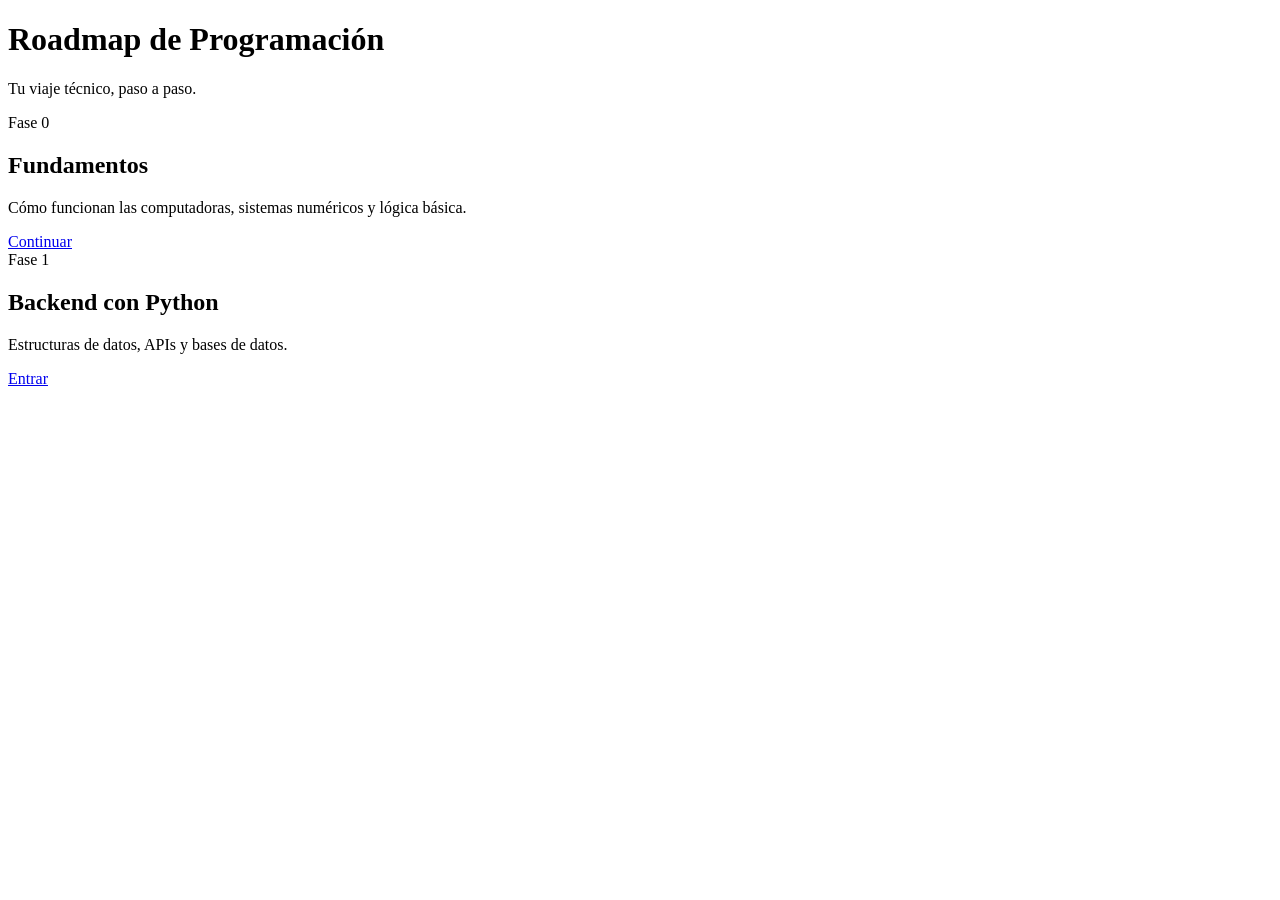
==== index.html @ 8f5b146c "Add initial HTML structure for knowledge base" ====
<!DOCTYPE html>
<html lang="es">
<head>
    <link rel="stylesheet" href="style.css">
    <title>Mi Base de Conocimiento</title>
</head>
<body>
    <header class="hero">
        <h1>Roadmap de Programación</h1>
        <p>Tu viaje técnico, paso a paso.</p>
    </header>

    <main class="dashboard-grid">
        <article class="card completed">
            <span class="phase-tag">Fase 0</span>
            <h2>Fundamentos</h2>
            <p>Cómo funcionan las computadoras, sistemas numéricos y lógica básica.</p>
            <div class="progress-bar"><div class="fill" style="width: 100%;"></div></div>
            <a href="fundamentos.html" class="btn">Continuar</a>
        </article>

        <article class="card active">
            <span class="phase-tag">Fase 1</span>
            <h2>Backend con Python</h2>
            <p>Estructuras de datos, APIs y bases de datos.</p>
            <div class="progress-bar"><div class="fill" style="width: 45%;"></div></div>
            <a href="python.html" class="btn">Entrar</a>
        </article>
    </main>
</body>
</html>
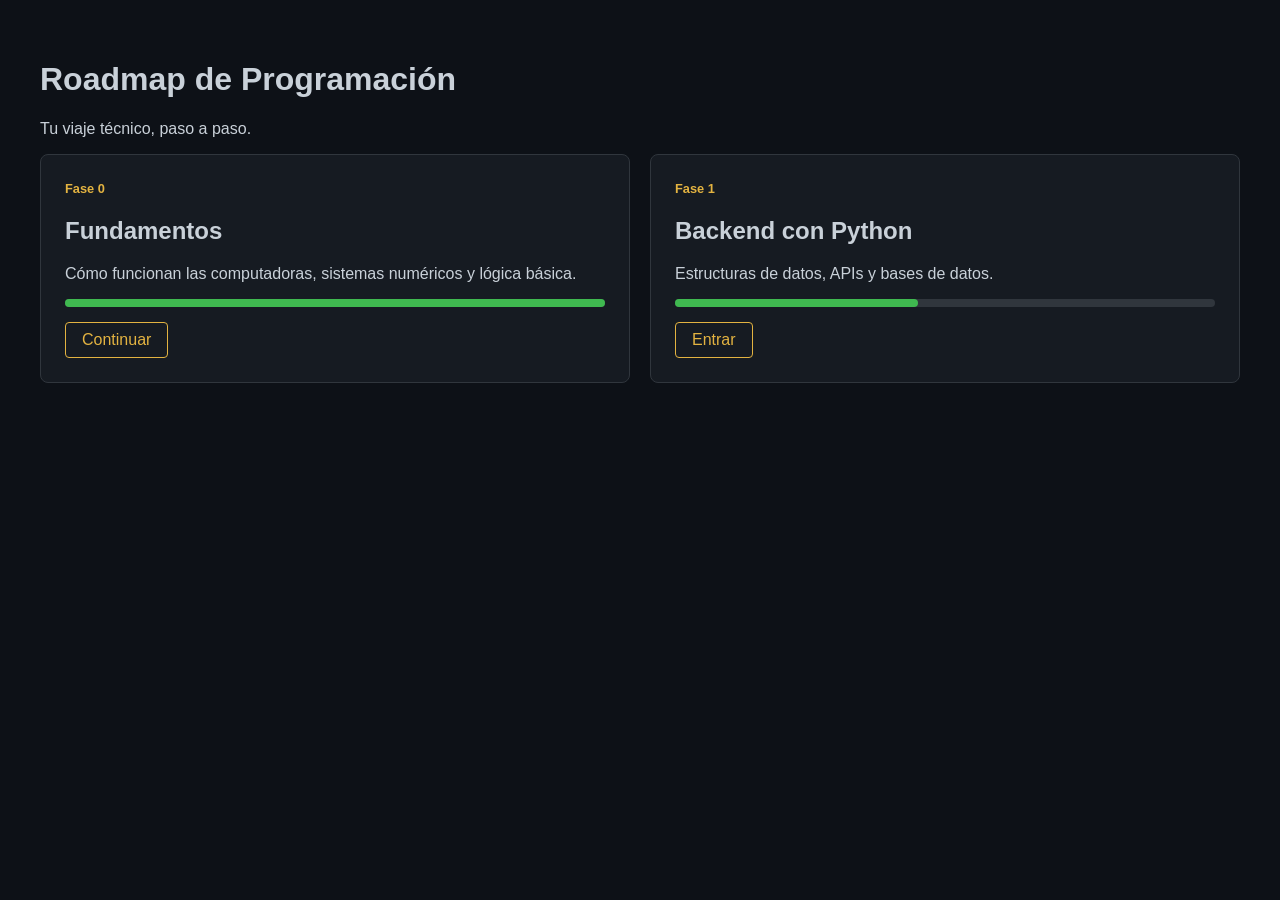
==== commit 653afa3a: "Update stylesheet link path in index.html" ====
--- a/index.html
+++ b/index.html
@@ -1,7 +1,7 @@
 <!DOCTYPE html>
 <html lang="es">
 <head>
-    <link rel="stylesheet" href="style.css">
+    <link rel="stylesheet" href="css/style.css">
     <title>Mi Base de Conocimiento</title>
 </head>
 <body>
--- a/css/style.css
+++ b/css/style.css
@@ -0,0 +1,50 @@
+:root {
+    --bg-dark: #0d1117;
+    --card-bg: #161b22;
+    --accent-orange: #e3b341; /* El color de tu captura */
+    --accent-green: #3fb950;
+    --text-main: #c9d1d9;
+}
+
+body {
+    background-color: var(--bg-dark);
+    color: var(--text-main);
+    font-family: 'Segoe UI', sans-serif;
+    padding: 2rem;
+}
+
+.dashboard-grid {
+    display: grid;
+    grid-template-columns: repeat(auto-fit, minmax(300px, 1fr));
+    gap: 20px;
+}
+
+.card {
+    background: var(--card-bg);
+    border: 1px solid #30363d;
+    padding: 1.5rem;
+    border-radius: 8px;
+    transition: transform 0.2s;
+}
+
+.card:hover { border-color: var(--accent-orange); }
+
+.phase-tag { color: var(--accent-orange); font-weight: bold; font-size: 0.8rem; }
+
+.progress-bar {
+    background: #30363d;
+    height: 8px;
+    border-radius: 4px;
+    margin: 15px 0;
+}
+
+.fill { background: var(--accent-green); height: 100%; border-radius: 4px; }
+
+.btn {
+    display: inline-block;
+    padding: 8px 16px;
+    border: 1px solid var(--accent-orange);
+    color: var(--accent-orange);
+    text-decoration: none;
+    border-radius: 4px;
+}
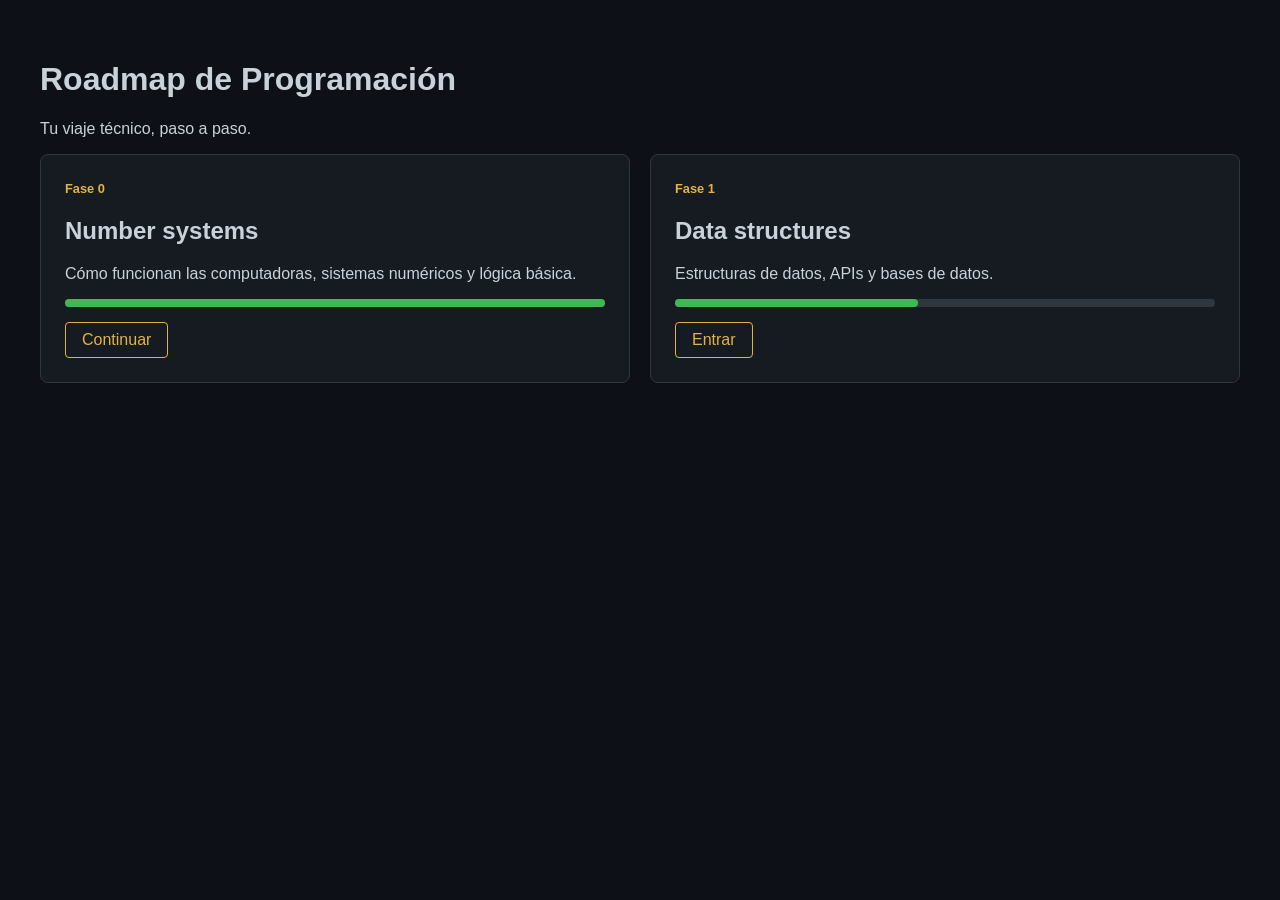
==== commit 516ee865: "Update course titles and links in index.html" ====
--- a/index.html
+++ b/index.html
@@ -13,18 +13,18 @@
     <main class="dashboard-grid">
         <article class="card completed">
             <span class="phase-tag">Fase 0</span>
-            <h2>Fundamentos</h2>
+            <h2>Number systems</h2>
             <p>Cómo funcionan las computadoras, sistemas numéricos y lógica básica.</p>
             <div class="progress-bar"><div class="fill" style="width: 100%;"></div></div>
-            <a href="fundamentos.html" class="btn">Continuar</a>
+            <a href="number-systems.html" class="btn">Continuar</a>
         </article>
 
         <article class="card active">
             <span class="phase-tag">Fase 1</span>
-            <h2>Backend con Python</h2>
+            <h2>Data structures</h2>
             <p>Estructuras de datos, APIs y bases de datos.</p>
             <div class="progress-bar"><div class="fill" style="width: 45%;"></div></div>
-            <a href="python.html" class="btn">Entrar</a>
+            <a href="data-structures.html" class="btn">Entrar</a>
         </article>
     </main>
 </body>
